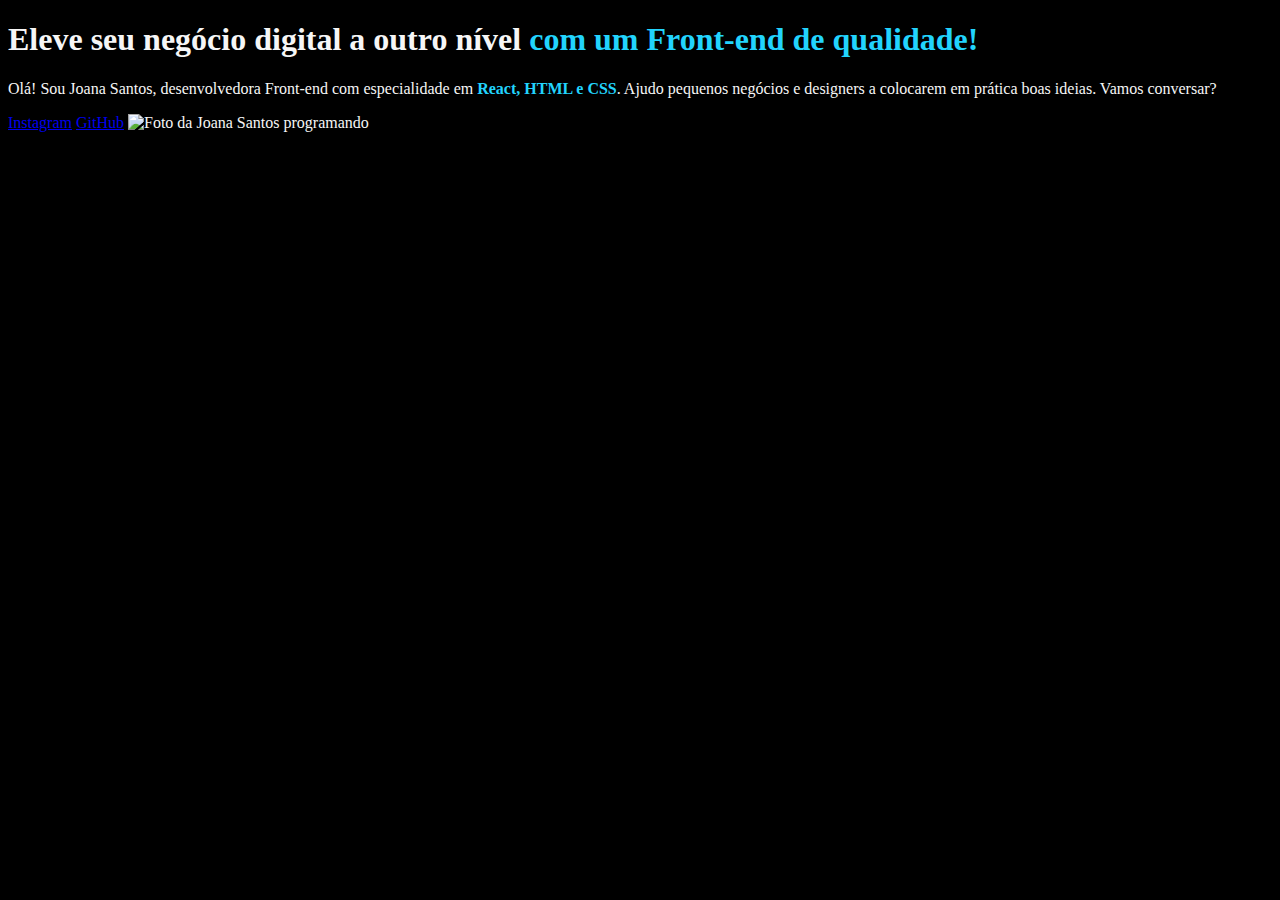
==== HTML CSS PORTFOLIO/index.html @ 5a30d0a8 "FrontEnd Portfolio" ====
<!DOCTYPE html>
<html lang="pt-br">
<head>
    <meta charset="UTF-8"> 
    <meta http-equiv="X-UA-Compatible" content="IE=edge">
    <meta name="viewport" content="width=device-width, initial-scale=1.0">
    <title>Portifolio</title>
    <link rel="stylesheet" href="style.css">
</head>
<body>
    <header></header>
    <main>
        <h1>
            Eleve seu negócio digital a outro nível 
            <strong>com um Front-end de qualidade!
            </strong></h1>
            <p>Olá! Sou Joana Santos, desenvolvedora 
            Front-end com especialidade em <strong>React, HTML e
            CSS</strong>. Ajudo pequenos negócios e designers a 
            colocarem em prática boas ideias. Vamos 
            conversar?</p>
            <a href="https://instagram.com/rafaballerini">Instagram</a>
            <a href="https://github.com/guilhermeonrails">GitHub</a>
            <img src="imagem.png" alt="Foto da Joana Santos programando">
    </main>
    <footer></footer>
</body>
</html>
---- HTML CSS PORTFOLIO/style.css ----
body{
    background-color: #000000;
    color: #F6F6F6;
}

strong{
    color: #22D4FD;
}
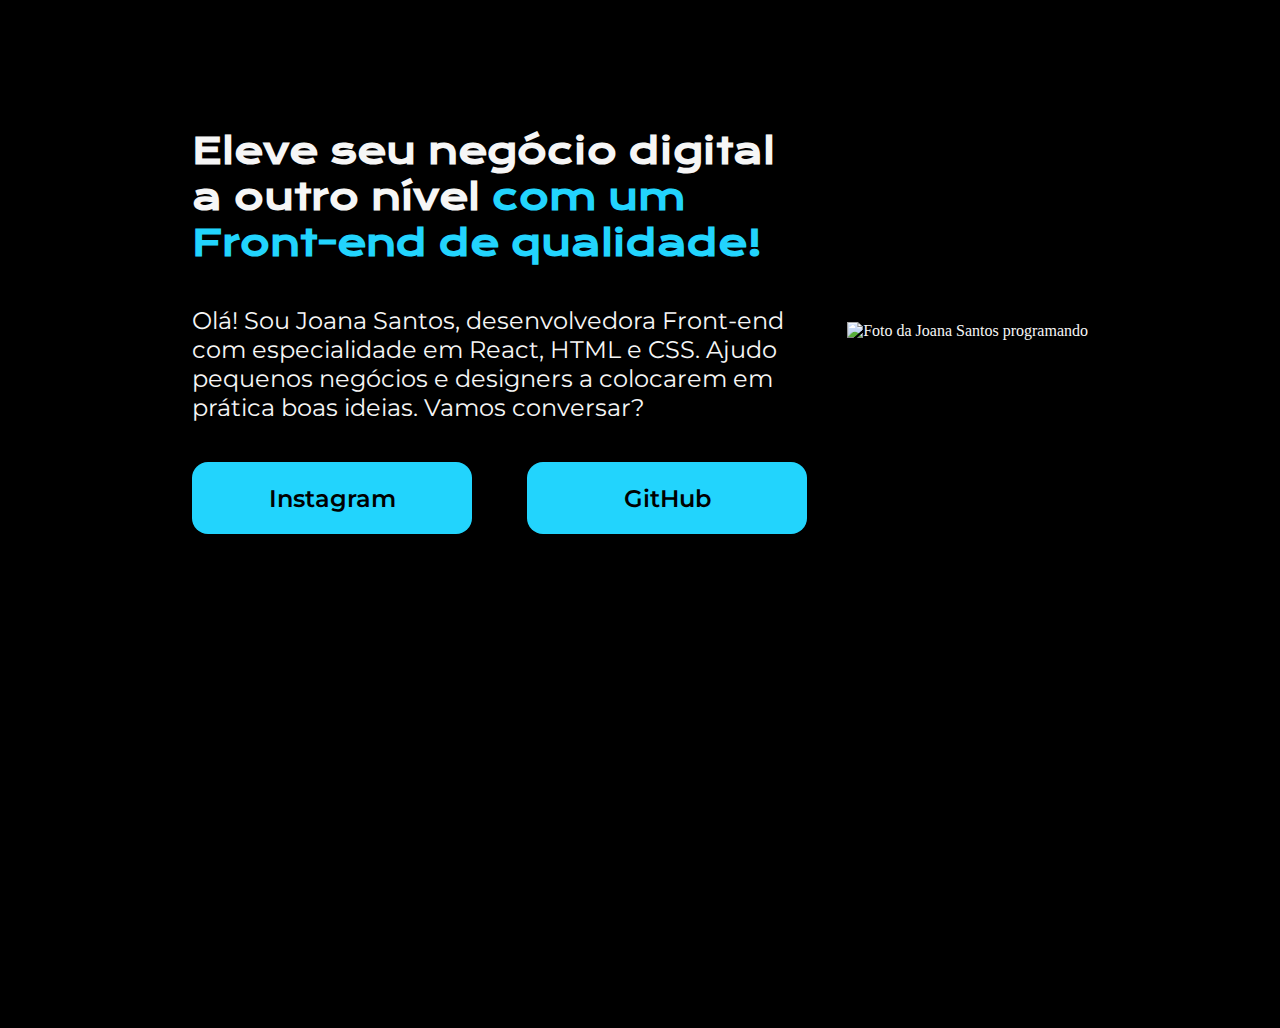
==== commit f62c3537: "estilização dá página" ====
--- a/HTML CSS PORTFOLIO/index.html
+++ b/HTML CSS PORTFOLIO/index.html
@@ -1,28 +1,36 @@
 <!DOCTYPE html>
 <html lang="pt-br">
+
 <head>
-    <meta charset="UTF-8"> 
+    <meta charset="UTF-8">
     <meta http-equiv="X-UA-Compatible" content="IE=edge">
     <meta name="viewport" content="width=device-width, initial-scale=1.0">
     <title>Portifolio</title>
     <link rel="stylesheet" href="style.css">
 </head>
+
 <body>
     <header></header>
-    <main>
-        <h1>
-            Eleve seu negócio digital a outro nível 
-            <strong>com um Front-end de qualidade!
-            </strong></h1>
-            <p>Olá! Sou Joana Santos, desenvolvedora 
-            Front-end com especialidade em <strong>React, HTML e
-            CSS</strong>. Ajudo pequenos negócios e designers a 
-            colocarem em prática boas ideias. Vamos 
-            conversar?</p>
-            <a href="https://instagram.com/rafaballerini">Instagram</a>
-            <a href="https://github.com/guilhermeonrails">GitHub</a>
-            <img src="imagem.png" alt="Foto da Joana Santos programando">
+    <main class="apresentacao">
+        <section class="apresentacao__conteudo">
+            <h1 class="apresentacao__conteudo__titulo">
+                Eleve seu negócio digital a outro nível
+                <strong class="titulo-destaque">com um Front-end de qualidade!
+                </strong>
+            </h1>
+            <p class="apresentacao__conteudo__texto">Olá! Sou Joana Santos, desenvolvedora
+                Front-end com especialidade em React, HTML e
+                CSS. Ajudo pequenos negócios e designers a
+                colocarem em prática boas ideias. Vamos
+                conversar?</p>
+            <div class="apresentacao__links">
+                <a class="apresentacao__links__link" href="https://instagram.com/rafaballerini">Instagram</a>
+                <a class="apresentacao__links__link" href="https://github.com/guilhermeonrails">GitHub</a>
+            </div>
+        </section>
+        <img src="imagem.png" alt="Foto da Joana Santos programando">
     </main>
     <footer></footer>
 </body>
+
 </html>--- a/HTML CSS PORTFOLIO/style.css
+++ b/HTML CSS PORTFOLIO/style.css
@@ -1,8 +1,51 @@
+@import url('https://fonts.googleapis.com/css2?family=Krona+One&family=Montserrat:wght@400;600&display=swap');
+*{
+    margin: 0;
+    padding: 0;
+}
 body{
+    height: 100vh;
+    box-sizing: border-box;
     background-color: #000000;
     color: #F6F6F6;
 }
-
-strong{
+.titulo-destaque{
     color: #22D4FD;
+}
+.apresentacao{
+    margin: 10% 15%;
+    display: flex;
+    align-items: center;
+    justify-content: space-between;
+}
+.apresentacao__conteudo{
+    width: 615px;
+    display: flex;
+    flex-direction: column;
+    gap: 40px;
+}
+.apresentacao__conteudo__titulo{
+    font-size: 36px;
+    font-family: 'Krona One', sans-serif;
+}
+.apresentacao__conteudo__texto{
+    font-size: 24px;
+    font-family: 'Montserrat', sans-serif;
+}
+.apresentacao__links{
+    display: flex;
+    justify-content: space-between;
+    gap: 10px;
+}
+.apresentacao__links__link{
+    background-color: #22D4FD;
+    width: 280px;
+    text-align: center;
+    border-radius: 16px;
+    font-size: 24px;
+    font-weight: 600;
+    padding: 21.5px 0;
+    text-decoration: none;
+    color: #000000;
+    font-family: 'Montserrat', sans-serif;
 }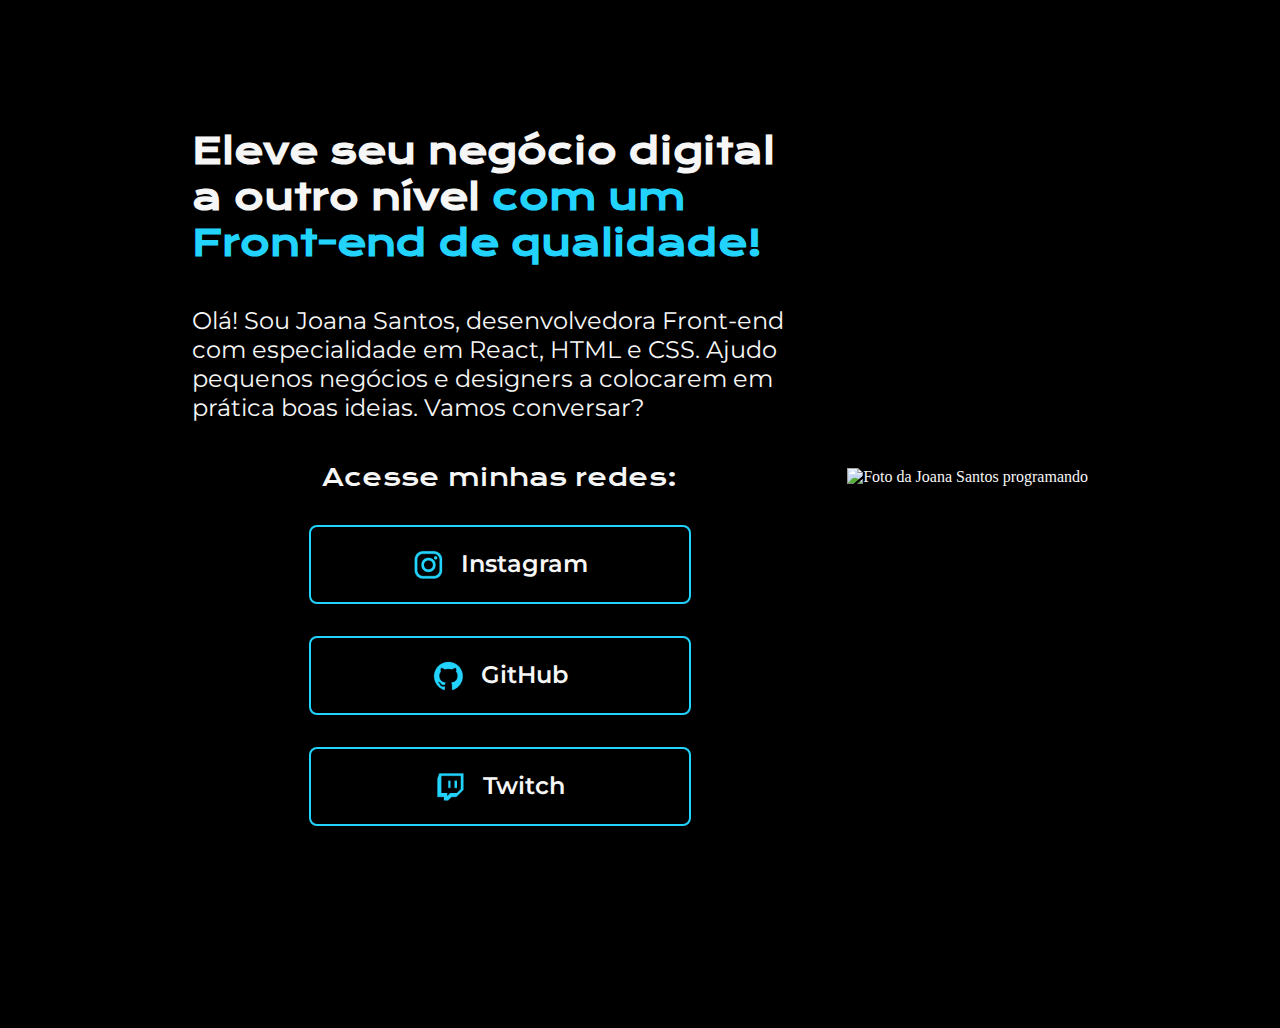
==== commit 47aa8f1f: "Estilização de Imagens e botões" ====
--- a/HTML CSS PORTFOLIO/index.html
+++ b/HTML CSS PORTFOLIO/index.html
@@ -24,8 +24,20 @@
                 colocarem em prática boas ideias. Vamos
                 conversar?</p>
             <div class="apresentacao__links">
-                <a class="apresentacao__links__link" href="https://instagram.com/rafaballerini">Instagram</a>
-                <a class="apresentacao__links__link" href="https://github.com/guilhermeonrails">GitHub</a>
+                <h2 class="apresentacao__links__subtitulo">Acesse minhas redes:</h2>
+                <a class="apresentacao__links__link" href="https://instagram.com/rafaballerini">
+                    <img src="./assets/instagram.png" alt="Imagem logo Instagram">
+                    Instagram
+                </a>
+                <a class="apresentacao__links__link" href="https://github.com/guilhermeonrails">
+                    <img src="./assets/github.png" alt="Imagem logo GitHub">
+                    GitHub
+                </a>
+                <a class="apresentacao__links__link" href="https://github.com/guilhermeonrails">
+                    <img src="./assets/twitch.png" alt="Imagem logo GitHub">
+                    Twitch
+                </a>
+            
             </div>
         </section>
         <img src="imagem.png" alt="Foto da Joana Santos programando">
--- a/HTML CSS PORTFOLIO/style.css
+++ b/HTML CSS PORTFOLIO/style.css
@@ -34,18 +34,31 @@
 }
 .apresentacao__links{
     display: flex;
+    flex-direction: column;
     justify-content: space-between;
-    gap: 10px;
+    align-items: center;
+    gap: 32px;
 }
-.apresentacao__links__link{
-    background-color: #22D4FD;
-    width: 280px;
+.apresentacao__links__subtitulo {
+    font-family:'Krona One', sans-serif;
+    font-weight: 400;
+    font-size: 24px;
+}
+.apresentacao__links__link {
+    display: flex;
+    justify-content: center;
+    gap: 16px;
+    border: 2px solid #22D4FD;
+    width: 378px;
     text-align: center;
-    border-radius: 16px;
+    border-radius: 8px;
     font-size: 24px;
     font-weight: 600;
     padding: 21.5px 0;
     text-decoration: none;
-    color: #000000;
+    color: #F6F6F6;
     font-family: 'Montserrat', sans-serif;
+}
+.apresentacao__links__link:hover{
+    background-color: #272727;
 }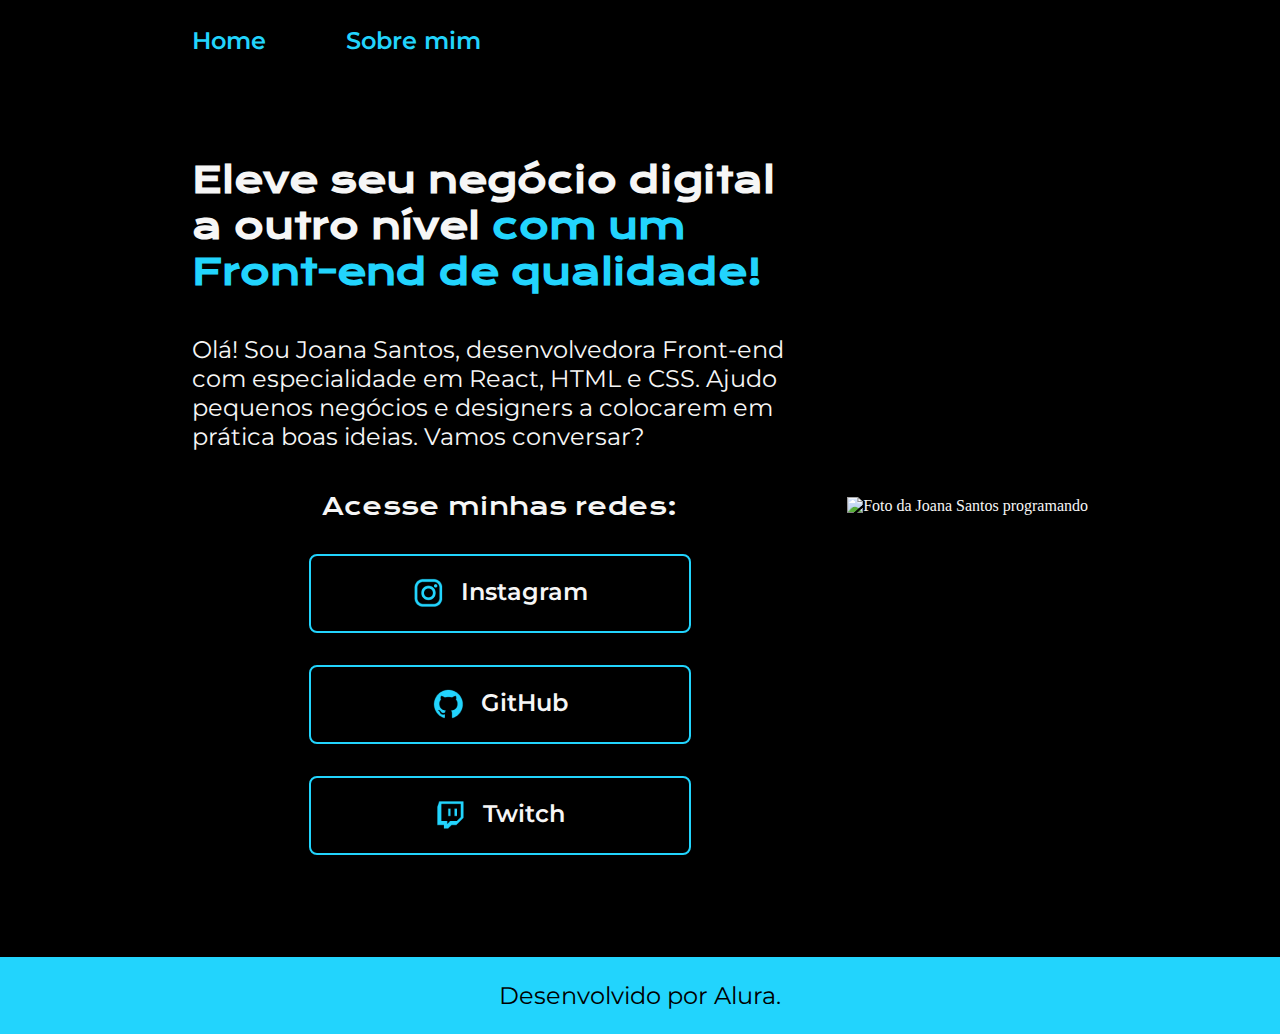
==== commit a82e87f4: "Estilizando Cabeçalho e Footer" ====
--- a/HTML CSS PORTFOLIO/index.html
+++ b/HTML CSS PORTFOLIO/index.html
@@ -10,7 +10,12 @@
 </head>
 
 <body>
-    <header></header>
+    <header class="cabecalho">
+        <nav class="cabecalho__menu">
+            <a class="cabecalho__menu__link">Home</a>
+            <a class="cabecalho__menu__link">Sobre mim</a>
+        </nav>
+    </header>
     <main class="apresentacao">
         <section class="apresentacao__conteudo">
             <h1 class="apresentacao__conteudo__titulo">
@@ -37,12 +42,14 @@
                     <img src="./assets/twitch.png" alt="Imagem logo GitHub">
                     Twitch
                 </a>
-            
+
             </div>
         </section>
         <img src="imagem.png" alt="Foto da Joana Santos programando">
     </main>
-    <footer></footer>
+    <footer class="rodape">
+        <p>Desenvolvido por Alura.</p>
+    </footer>
 </body>
 
 </html>--- a/HTML CSS PORTFOLIO/style.css
+++ b/HTML CSS PORTFOLIO/style.css
@@ -4,16 +4,30 @@
     padding: 0;
 }
 body{
-    height: 100vh;
+    /* height: 100vh; */
     box-sizing: border-box;
     background-color: #000000;
     color: #F6F6F6;
+}
+.cabecalho {
+    padding: 2% 0% 0% 15%;
+}
+
+.cabecalho__menu {
+    display: flex;
+    gap: 80px;
+}
+.cabecalho__menu__link {
+    font-family: 'Montserrat', sans-serif;
+    font-size: 24px;
+    font-weight: 600;
+    color: #22D4FD;
 }
 .titulo-destaque{
     color: #22D4FD;
 }
 .apresentacao{
-    margin: 10% 15%;
+    padding: 8% 15%;
     display: flex;
     align-items: center;
     justify-content: space-between;
@@ -61,4 +75,13 @@
 }
 .apresentacao__links__link:hover{
     background-color: #272727;
+}
+.rodape {
+    padding: 24px;
+    color: #000000;
+    background-color: #22D4FD;
+    text-align: center;
+    font-family: 'Montserrat', sans-serif;
+    font-size: 24px;
+    font-weight: 400;
 }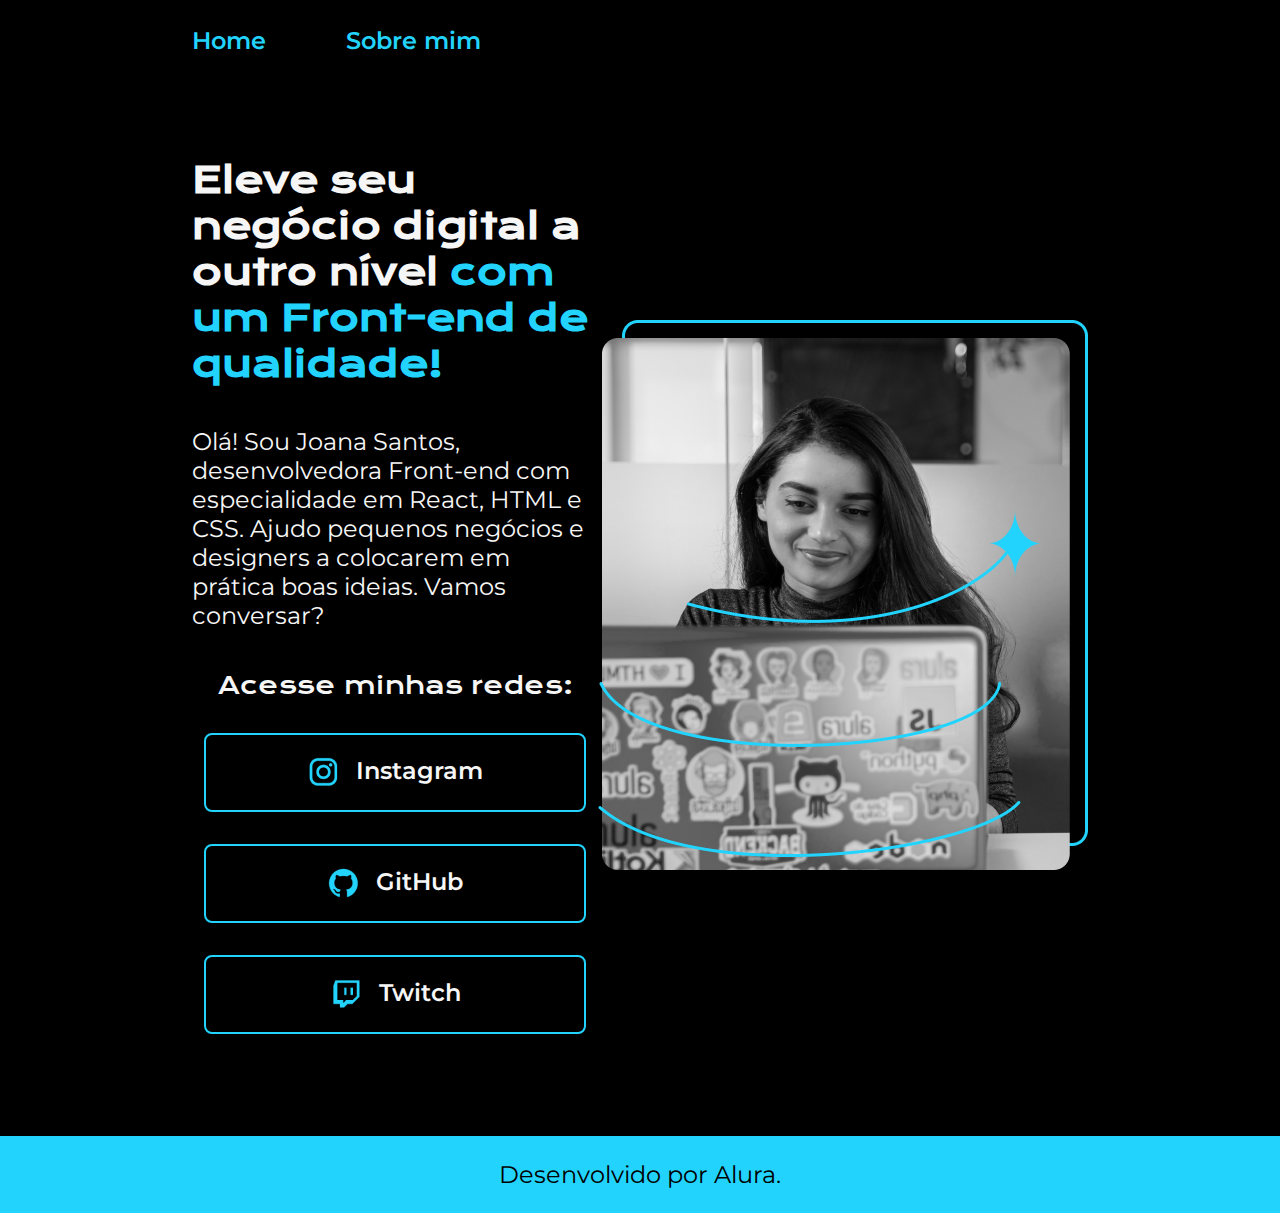
==== commit 7fe229b2: "Nova página" ====
--- a/HTML CSS PORTFOLIO/index.html
+++ b/HTML CSS PORTFOLIO/index.html
@@ -6,14 +6,14 @@
     <meta http-equiv="X-UA-Compatible" content="IE=edge">
     <meta name="viewport" content="width=device-width, initial-scale=1.0">
     <title>Portifolio</title>
-    <link rel="stylesheet" href="style.css">
+    <link rel="stylesheet" href="./styles/style.css">
 </head>
 
 <body>
     <header class="cabecalho">
         <nav class="cabecalho__menu">
-            <a class="cabecalho__menu__link">Home</a>
-            <a class="cabecalho__menu__link">Sobre mim</a>
+            <a class="cabecalho__menu__link" href="./index.html">Home</a>
+            <a class="cabecalho__menu__link" href="./about.html">Sobre mim</a>
         </nav>
     </header>
     <main class="apresentacao">
@@ -45,7 +45,7 @@
 
             </div>
         </section>
-        <img src="imagem.png" alt="Foto da Joana Santos programando">
+        <img src="./assets/Imagem.png" alt="Foto da Joana Santos programando">
     </main>
     <footer class="rodape">
         <p>Desenvolvido por Alura.</p>
--- a/HTML CSS PORTFOLIO/styles/style.css
+++ b/HTML CSS PORTFOLIO/styles/style.css
@@ -0,0 +1,88 @@
+@import url('https://fonts.googleapis.com/css2?family=Krona+One&family=Montserrat:wght@400;600&display=swap');
+*{
+    margin: 0;
+    padding: 0;
+}
+body{
+    /* height: 100vh; */
+    box-sizing: border-box;
+    background-color: #000000;
+    color: #F6F6F6;
+}
+.cabecalho {
+    padding: 2% 0% 0% 15%;
+}
+
+.cabecalho__menu {
+    display: flex;
+    gap: 80px;
+}
+.cabecalho__menu__link {
+    font-family: 'Montserrat', sans-serif;
+    font-size: 24px;
+    font-weight: 600;
+    color: #22D4FD;
+    text-decoration: none;
+}
+.titulo-destaque{
+    color: #22D4FD;
+}
+.apresentacao{
+    padding: 8% 15%;
+    display: flex;
+    align-items: center;
+    justify-content: space-between;
+}
+.apresentacao__conteudo{
+    width: 615px;
+    display: flex;
+    flex-direction: column;
+    gap: 40px;
+}
+.apresentacao__conteudo__titulo{
+    font-size: 36px;
+    font-family: 'Krona One', sans-serif;
+}
+.apresentacao__conteudo__texto{
+    font-size: 24px;
+    font-family: 'Montserrat', sans-serif;
+}
+.apresentacao__links{
+    display: flex;
+    flex-direction: column;
+    justify-content: space-between;
+    align-items: center;
+    gap: 32px;
+}
+.apresentacao__links__subtitulo {
+    font-family:'Krona One', sans-serif;
+    font-weight: 400;
+    font-size: 24px;
+}
+.apresentacao__links__link {
+    display: flex;
+    justify-content: center;
+    gap: 16px;
+    border: 2px solid #22D4FD;
+    width: 378px;
+    text-align: center;
+    border-radius: 8px;
+    font-size: 24px;
+    font-weight: 600;
+    padding: 21.5px 0;
+    text-decoration: none;
+    color: #F6F6F6;
+    font-family: 'Montserrat', sans-serif;
+}
+.apresentacao__links__link:hover{
+    background-color: #272727;
+}
+.rodape {
+    padding: 24px;
+    color: #000000;
+    background-color: #22D4FD;
+    text-align: center;
+    font-family: 'Montserrat', sans-serif;
+    font-size: 24px;
+    font-weight: 400;
+}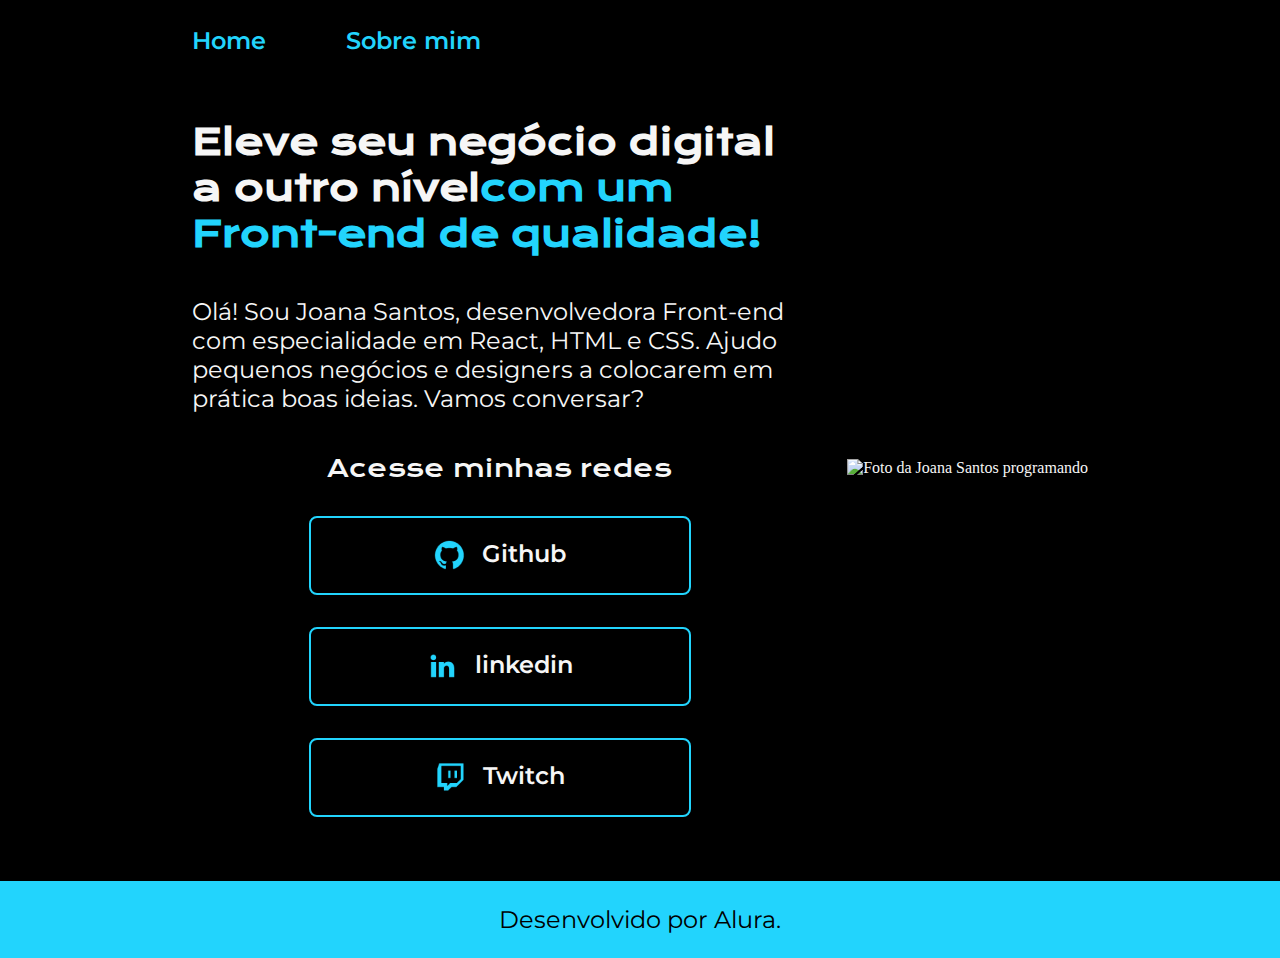
==== commit d6c9b937: "Estilização com variaveis" ====
--- a/HTML CSS PORTFOLIO/index.html
+++ b/HTML CSS PORTFOLIO/index.html
@@ -12,40 +12,37 @@
 <body>
     <header class="cabecalho">
         <nav class="cabecalho__menu">
-            <a class="cabecalho__menu__link" href="./index.html">Home</a>
-            <a class="cabecalho__menu__link" href="./about.html">Sobre mim</a>
+            <a class="cabecalho__menu__link" href="index.html">Home</a>
+            <a class="cabecalho__menu__link" href="about.html">Sobre mim</a>
         </nav>
     </header>
     <main class="apresentacao">
         <section class="apresentacao__conteudo">
-            <h1 class="apresentacao__conteudo__titulo">
-                Eleve seu negócio digital a outro nível
-                <strong class="titulo-destaque">com um Front-end de qualidade!
-                </strong>
-            </h1>
+            <h1 class="apresentacao__conteudo__titulo">Eleve seu negócio digital a outro nível<strong 
+            class="titulo-destaque">com um Front-end de qualidade!
+            </strong></h1>
             <p class="apresentacao__conteudo__texto">Olá! Sou Joana Santos, desenvolvedora
-                Front-end com especialidade em React, HTML e
-                CSS. Ajudo pequenos negócios e designers a
-                colocarem em prática boas ideias. Vamos
-                conversar?</p>
+            Front-end com especialidade em React, HTML e
+            CSS. Ajudo pequenos negócios e designers a
+            colocarem em prática boas ideias. Vamos
+            conversar?</p>
             <div class="apresentacao__links">
-                <h2 class="apresentacao__links__subtitulo">Acesse minhas redes:</h2>
-                <a class="apresentacao__links__link" href="https://instagram.com/rafaballerini">
-                    <img src="./assets/instagram.png" alt="Imagem logo Instagram">
-                    Instagram
+                <h2 class="apresentacao__links__subtitulo">Acesse minhas redes</h2>
+                <a class="apresentacao__links__link" href="https://github.com/rafaballerini">
+                    <img src="./assets/github.png">
+                    Github
                 </a>
-                <a class="apresentacao__links__link" href="https://github.com/guilhermeonrails">
-                    <img src="./assets/github.png" alt="Imagem logo GitHub">
-                    GitHub
+                <a class="apresentacao__links__link" href="https://linkedin.com/in/rafaellaballerini">
+                    <img src="./assets/linkedin.png">
+                    linkedin
                 </a>
-                <a class="apresentacao__links__link" href="https://github.com/guilhermeonrails">
-                    <img src="./assets/twitch.png" alt="Imagem logo GitHub">
+                <a class="apresentacao__links__link" href="https://twitch.tv/guilimadev">
+                    <img src="./assets/twitch.png">
                     Twitch
                 </a>
-
             </div>
         </section>
-        <img src="./assets/Imagem.png" alt="Foto da Joana Santos programando">
+        <img src="./assets/imagem.png" alt="Foto da Joana Santos programando">
     </main>
     <footer class="rodape">
         <p>Desenvolvido por Alura.</p>
--- a/HTML CSS PORTFOLIO/styles/style.css
+++ b/HTML CSS PORTFOLIO/styles/style.css
@@ -1,34 +1,40 @@
 @import url('https://fonts.googleapis.com/css2?family=Krona+One&family=Montserrat:wght@400;600&display=swap');
+
+:root {
+    --cor-primaria: #000000;
+    --cor-secundaria: #F6F6F6;
+    --cor-terciaria: #22D4FD;
+    --cor-hover: #272727;
+
+    --fonte-primaria: 'Krona One', sans-serif;
+    --fonte-secundaria: 'Montserrat', sans-serif;
+}
 *{
     margin: 0;
     padding: 0;
 }
+
 body{
-    /* height: 100vh; */
     box-sizing: border-box;
-    background-color: #000000;
-    color: #F6F6F6;
+    background-color: var(--cor-primaria);
+    color: var(--cor-secundaria);
 }
-.cabecalho {
+.cabecalho{
     padding: 2% 0% 0% 15%;
 }
-
-.cabecalho__menu {
+.cabecalho__menu{
     display: flex;
     gap: 80px;
 }
-.cabecalho__menu__link {
-    font-family: 'Montserrat', sans-serif;
+.cabecalho__menu__link{
+    font-family: var(--fonte-secundaria);
     font-size: 24px;
     font-weight: 600;
-    color: #22D4FD;
+    color: var(--cor-terciaria);
     text-decoration: none;
 }
-.titulo-destaque{
-    color: #22D4FD;
-}
 .apresentacao{
-    padding: 8% 15%;
+    padding: 5% 15%;
     display: flex;
     align-items: center;
     justify-content: space-between;
@@ -39,14 +45,19 @@
     flex-direction: column;
     gap: 40px;
 }
+
 .apresentacao__conteudo__titulo{
     font-size: 36px;
-    font-family: 'Krona One', sans-serif;
+    font-family: var(--fonte-primaria);
+}
+.titulo-destaque{
+    color: var(--cor-terciaria);
 }
 .apresentacao__conteudo__texto{
     font-size: 24px;
-    font-family: 'Montserrat', sans-serif;
+    font-family: var(--fonte-secundaria);
 }
+
 .apresentacao__links{
     display: flex;
     flex-direction: column;
@@ -54,16 +65,16 @@
     align-items: center;
     gap: 32px;
 }
-.apresentacao__links__subtitulo {
-    font-family:'Krona One', sans-serif;
+.apresentacao__links__subtitulo{
+    font-family: var(--fonte-primaria);
     font-weight: 400;
     font-size: 24px;
 }
-.apresentacao__links__link {
+.apresentacao__links__link{
     display: flex;
     justify-content: center;
     gap: 16px;
-    border: 2px solid #22D4FD;
+    border: 2px solid var(--cor-terciaria);
     width: 378px;
     text-align: center;
     border-radius: 8px;
@@ -71,18 +82,18 @@
     font-weight: 600;
     padding: 21.5px 0;
     text-decoration: none;
-    color: #F6F6F6;
-    font-family: 'Montserrat', sans-serif;
+    color: var(--cor-secundaria);
+    font-family: var(--fonte-secundaria);
 }
 .apresentacao__links__link:hover{
-    background-color: #272727;
+    background-color: var(--cor-hover);
 }
-.rodape {
+.rodape{
+    color: var(--cor-primaria);
+    background-color: var(--cor-terciaria);
     padding: 24px;
-    color: #000000;
-    background-color: #22D4FD;
     text-align: center;
-    font-family: 'Montserrat', sans-serif;
+    font-family: var(--fonte-secundaria);
     font-size: 24px;
     font-weight: 400;
 }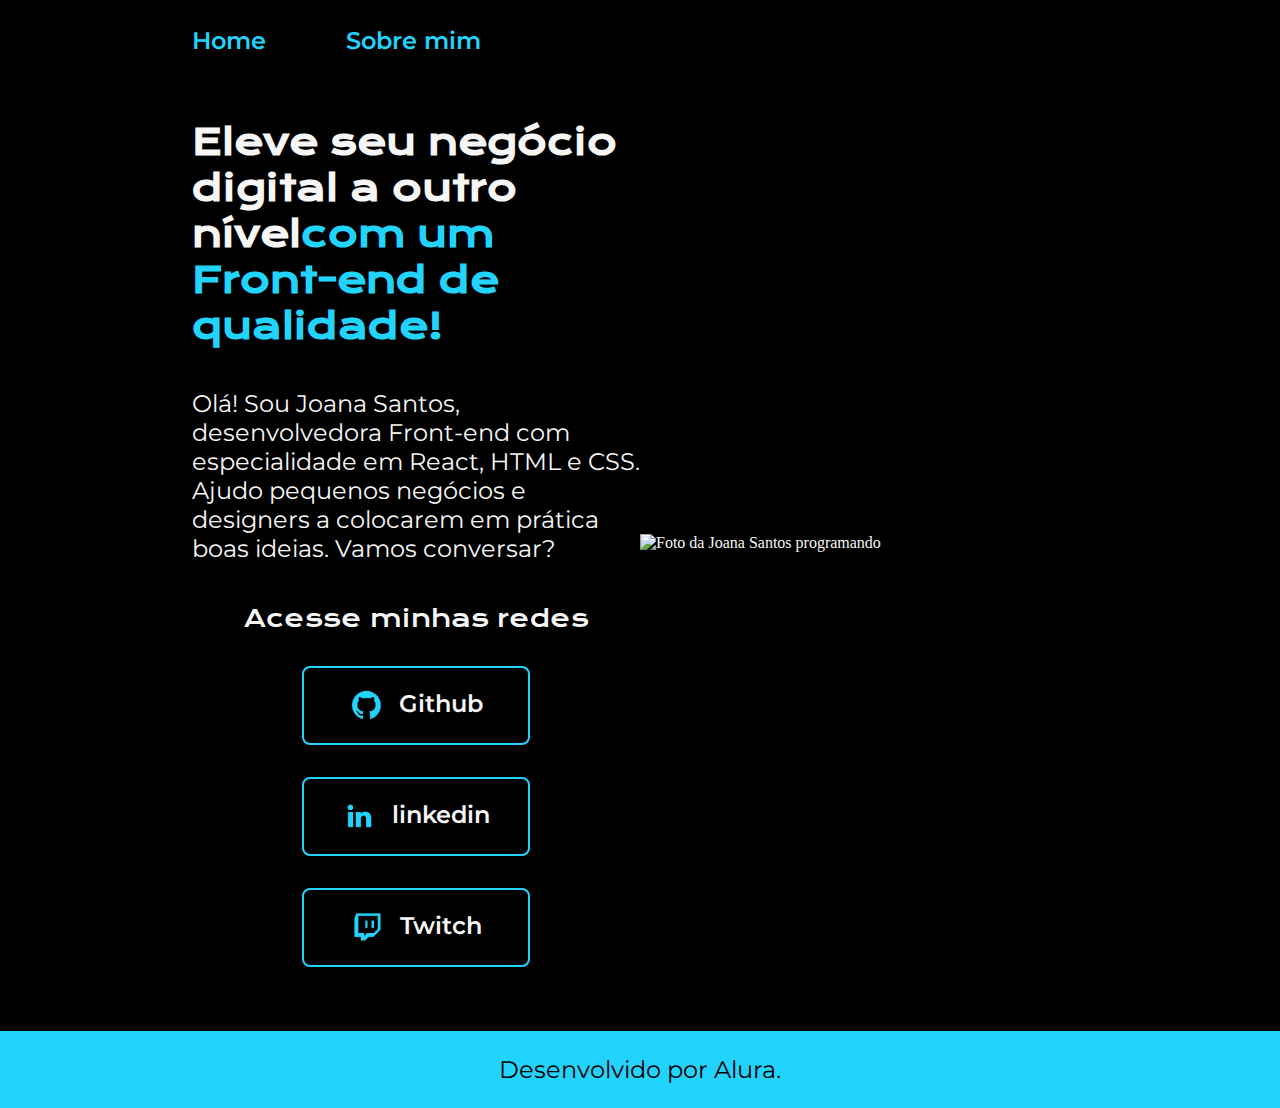
==== commit 71c854da: "melhorias de medidas" ====
--- a/HTML CSS PORTFOLIO/index.html
+++ b/HTML CSS PORTFOLIO/index.html
@@ -28,21 +28,21 @@
             conversar?</p>
             <div class="apresentacao__links">
                 <h2 class="apresentacao__links__subtitulo">Acesse minhas redes</h2>
-                <a class="apresentacao__links__link" href="https://github.com/rafaballerini">
+                <a class="apresentacao__links__navegacao" href="https://github.com/rafaballerini">
                     <img src="./assets/github.png">
                     Github
                 </a>
-                <a class="apresentacao__links__link" href="https://linkedin.com/in/rafaellaballerini">
+                <a class="apresentacao__links__navegacao" href="https://linkedin.com/in/rafaellaballerini">
                     <img src="./assets/linkedin.png">
                     linkedin
                 </a>
-                <a class="apresentacao__links__link" href="https://twitch.tv/guilimadev">
+                <a class="apresentacao__links__navegacao" href="https://twitch.tv/guilimadev">
                     <img src="./assets/twitch.png">
                     Twitch
                 </a>
             </div>
         </section>
-        <img src="./assets/imagem.png" alt="Foto da Joana Santos programando">
+        <img class="apresentacao__imagem" src="./assets/imagem.png" alt="Foto da Joana Santos programando">
     </main>
     <footer class="rodape">
         <p>Desenvolvido por Alura.</p>
--- a/HTML CSS PORTFOLIO/styles/style.css
+++ b/HTML CSS PORTFOLIO/styles/style.css
@@ -28,7 +28,7 @@
 }
 .cabecalho__menu__link{
     font-family: var(--fonte-secundaria);
-    font-size: 24px;
+    font-size: 1.5rem;
     font-weight: 600;
     color: var(--cor-terciaria);
     text-decoration: none;
@@ -40,21 +40,21 @@
     justify-content: space-between;
 }
 .apresentacao__conteudo{
-    width: 615px;
+    width: 50%;
     display: flex;
     flex-direction: column;
     gap: 40px;
 }
 
 .apresentacao__conteudo__titulo{
-    font-size: 36px;
+    font-size: 2.25rem;
     font-family: var(--fonte-primaria);
 }
 .titulo-destaque{
     color: var(--cor-terciaria);
 }
 .apresentacao__conteudo__texto{
-    font-size: 24px;
+    font-size: 1.5rem;
     font-family: var(--fonte-secundaria);
 }
 
@@ -68,14 +68,14 @@
 .apresentacao__links__subtitulo{
     font-family: var(--fonte-primaria);
     font-weight: 400;
-    font-size: 24px;
+    font-size: 1.5rem;
 }
-.apresentacao__links__link{
+.apresentacao__links__navegacao{
     display: flex;
     justify-content: center;
     gap: 16px;
     border: 2px solid var(--cor-terciaria);
-    width: 378px;
+    width: 50%;
     text-align: center;
     border-radius: 8px;
     font-size: 24px;
@@ -88,6 +88,9 @@
 .apresentacao__links__link:hover{
     background-color: var(--cor-hover);
 }
+.apresentacao__imagem{
+    width: 50%;
+}
 .rodape{
     color: var(--cor-primaria);
     background-color: var(--cor-terciaria);
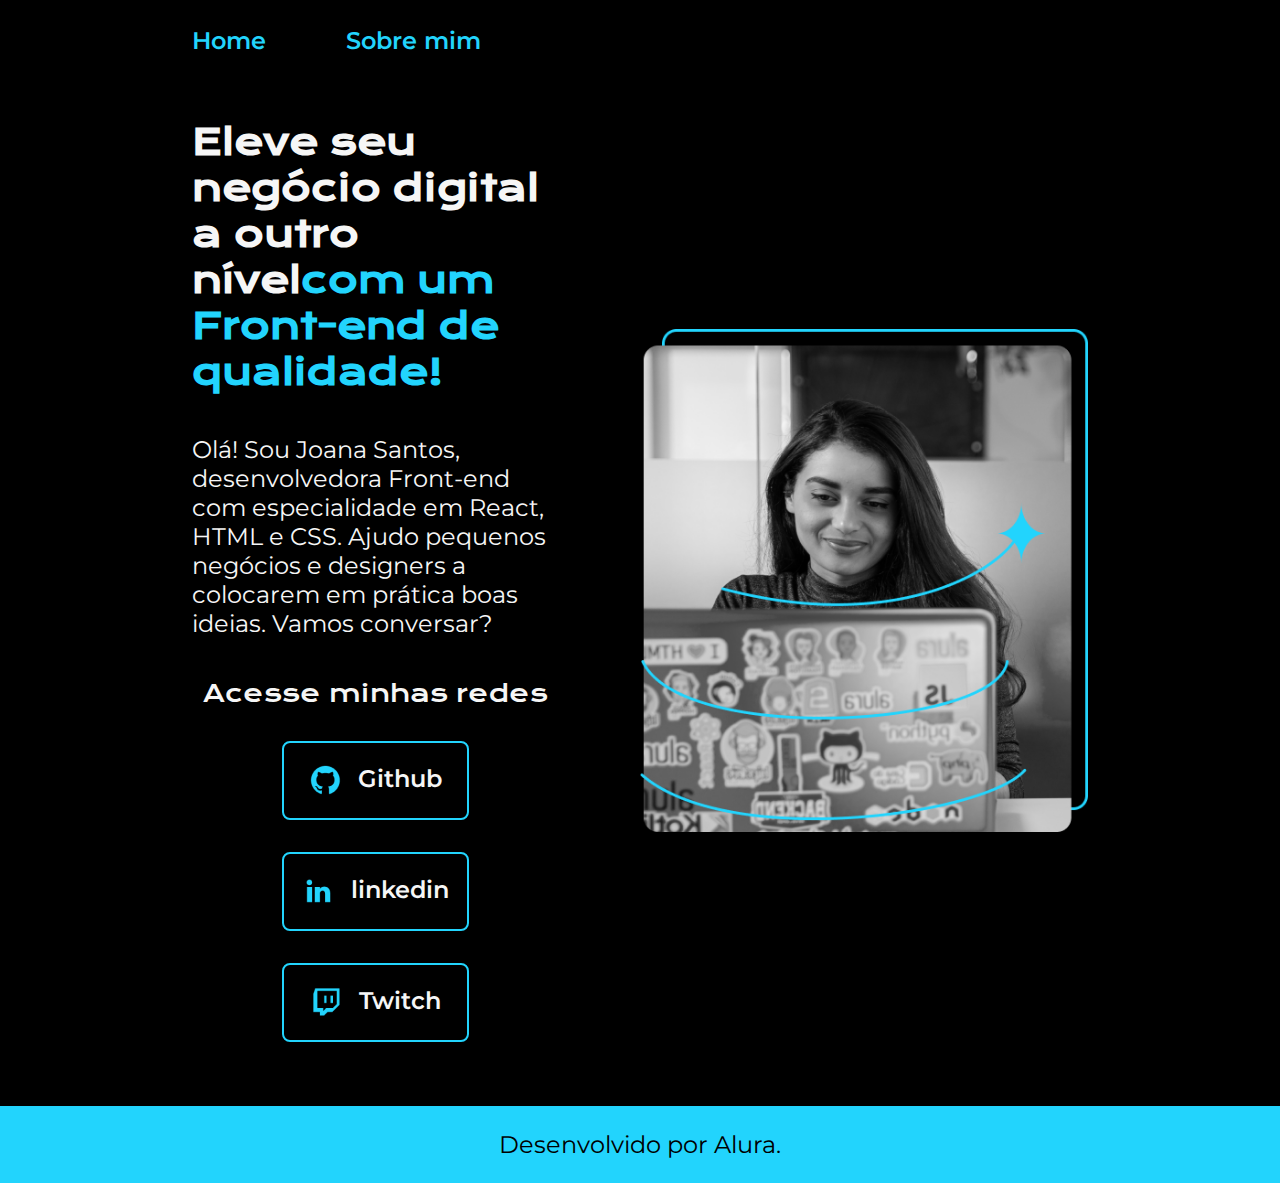
==== commit 0466bfde: "finalização das estilizações e resposividades" ====
--- a/HTML CSS PORTFOLIO/index.html
+++ b/HTML CSS PORTFOLIO/index.html
@@ -42,7 +42,7 @@
                 </a>
             </div>
         </section>
-        <img class="apresentacao__imagem" src="./assets/imagem.png" alt="Foto da Joana Santos programando">
+        <img class="apresentacao__imagem" src="./assets/Imagem.png" alt="Foto da Joana Santos programando">
     </main>
     <footer class="rodape">
         <p>Desenvolvido por Alura.</p>
--- a/HTML CSS PORTFOLIO/styles/style.css
+++ b/HTML CSS PORTFOLIO/styles/style.css
@@ -38,6 +38,7 @@
     display: flex;
     align-items: center;
     justify-content: space-between;
+    gap:82px;
 }
 .apresentacao__conteudo{
     width: 50%;
@@ -99,4 +100,21 @@
     font-family: var(--fonte-secundaria);
     font-size: 24px;
     font-weight: 400;
+}
+
+@media (max-width: 1250px) {
+    .cabecalho {
+        padding: 10%;
+    }
+
+    .cabecalho__menu {
+        justify-content: center;
+    }
+    .apresentacao {
+        flex-direction: column-reverse;
+        padding: 5%;
+    }
+    .apresentacao__conteudo {
+        width: auto;
+    }
 }